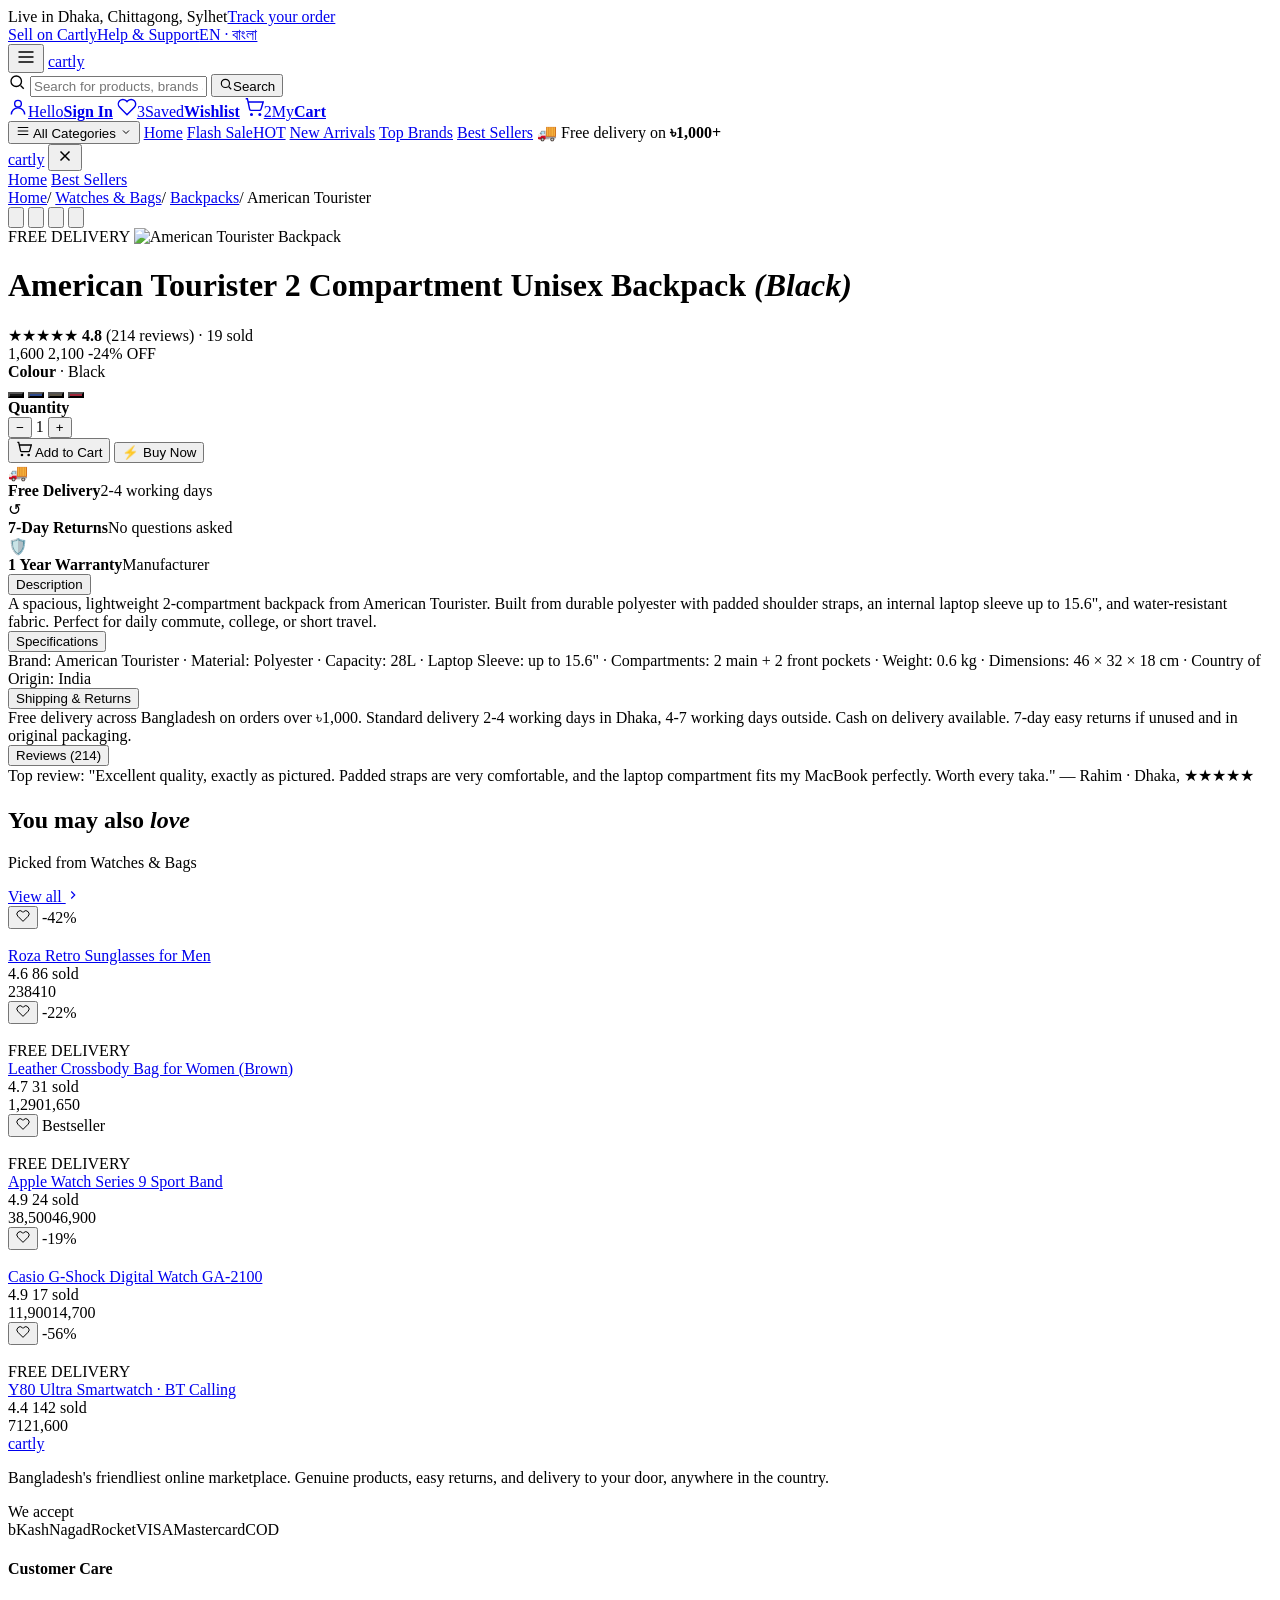
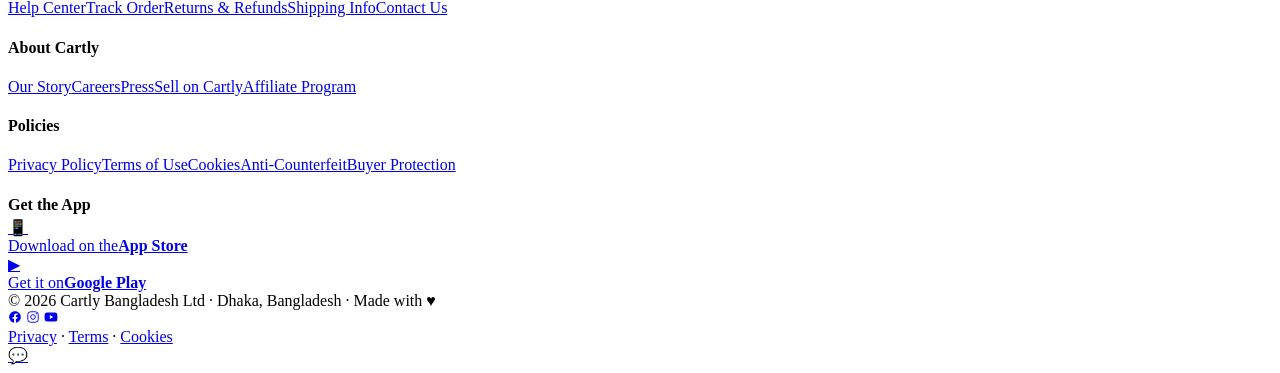
==== product.html @ 9f1da841 "Create product.html" ====
<!DOCTYPE html>
<html lang="en">
<head>
  <meta charset="UTF-8" />
  <meta name="viewport" content="width=device-width, initial-scale=1.0" />
  <title>American Tourister Backpack · Cartly</title>
  <link rel="preconnect" href="https://fonts.googleapis.com" />
  <link rel="preconnect" href="https://fonts.gstatic.com" crossorigin />
  <link rel="preconnect" href="https://i.postimg.cc" />
  <link rel="preconnect" href="https://images.unsplash.com" />
  <link href="https://fonts.googleapis.com/css2?family=Fraunces:ital,opsz,wght@0,9..144,400;0,9..144,500;0,9..144,600;1,9..144,400;1,9..144,500&family=Inter:wght@300;400;500;600;700;800&display=swap" rel="stylesheet" />
  <link rel="stylesheet" href="css/style.css" />
  <link rel="icon" type="image/svg+xml" href="data:image/svg+xml,%3Csvg xmlns='http://www.w3.org/2000/svg' viewBox='0 0 64 64'%3E%3Cdefs%3E%3ClinearGradient id='g' x1='0' y1='0' x2='1' y2='1'%3E%3Cstop offset='0%25' stop-color='%23ff3b6b'/%3E%3Cstop offset='100%25' stop-color='%23ff7a00'/%3E%3C/linearGradient%3E%3C/defs%3E%3Ctext x='32' y='44' font-family='serif' font-style='italic' font-weight='600' font-size='42' fill='url(%23g)' text-anchor='middle'%3Ec%3C/text%3E%3C/svg%3E" />
</head>
<body>

  <div class="topbar">
    <div class="topbar-inner">
      <div class="topbar-left"><span class="pulse"><span class="pulse-dot"></span> Live in Dhaka, Chittagong, Sylhet</span><a href="#">Track your order</a></div>
      <div class="topbar-right"><a href="#">Sell on Cartly</a><a href="#">Help &amp; Support</a><a href="#">EN · বাংলা</a></div>
    </div>
  </div>

  <header class="header">
    <div class="header-inner">
      <button class="menu-toggle" id="menuToggle" aria-label="Open menu"><svg width="20" height="20" viewBox="0 0 24 24" fill="none" stroke="currentColor" stroke-width="1.8"><path d="M3 6h18M3 12h18M3 18h18"/></svg></button>
      <a href="index.html" class="brand">cartly</a>
      <form class="search" onsubmit="event.preventDefault();">
        <svg class="search-icon" width="18" height="18" viewBox="0 0 24 24" fill="none" stroke="currentColor" stroke-width="1.8"><circle cx="11" cy="11" r="7"/><path d="m21 21-4.3-4.3"/></svg>
        <input class="search-input" type="text" placeholder="Search for products, brands and categories..." />
        <button class="search-btn" type="submit"><svg width="14" height="14" viewBox="0 0 24 24" fill="none" stroke="currentColor" stroke-width="2"><circle cx="11" cy="11" r="7"/><path d="m21 21-4.3-4.3"/></svg><span>Search</span></button>
      </form>
      <div class="header-actions">
        <a href="#" class="h-link"><span class="icon-wrap"><svg width="20" height="20" viewBox="0 0 24 24" fill="none" stroke="currentColor" stroke-width="1.7"><circle cx="12" cy="8" r="4"/><path d="M4 21a8 8 0 0 1 16 0"/></svg></span><span class="label">Hello<strong>Sign In</strong></span></a>
        <a href="#" class="h-link"><span class="icon-wrap"><svg width="20" height="20" viewBox="0 0 24 24" fill="none" stroke="currentColor" stroke-width="1.7"><path d="M20.8 4.6a5.5 5.5 0 0 0-7.8 0L12 5.7l-1-1.1a5.5 5.5 0 1 0-7.8 7.8l8.8 8.8 8.8-8.8a5.5 5.5 0 0 0 0-7.8z"/></svg><span class="badge">3</span></span><span class="label">Saved<strong>Wishlist</strong></span></a>
        <a href="#" class="h-link" id="cartBtn"><span class="icon-wrap"><svg width="20" height="20" viewBox="0 0 24 24" fill="none" stroke="currentColor" stroke-width="1.7"><circle cx="9" cy="21" r="1"/><circle cx="19" cy="21" r="1"/><path d="M2.05 2.05h2l2.66 12.42a2 2 0 0 0 2 1.58h9.78a2 2 0 0 0 2-1.58L23 6H5.12"/></svg><span class="badge" id="cartCount">2</span></span><span class="label">My<strong>Cart</strong></span></a>
      </div>
    </div>
  </header>

  <nav class="nav-strip">
    <div class="nav-inner">
      <button class="cat-btn">
        <svg width="14" height="14" viewBox="0 0 24 24" fill="none" stroke="currentColor" stroke-width="2"><path d="M3 6h18M3 12h18M3 18h18"/></svg> All Categories
        <svg width="12" height="12" viewBox="0 0 24 24" fill="none" stroke="currentColor" stroke-width="2"><path d="m6 9 6 6 6-6"/></svg>
      </button>
      <a href="index.html" class="nav-link">Home</a>
      <a href="index.html#flash" class="nav-link">Flash Sale<span class="hot">HOT</span></a>
      <a href="index.html#new" class="nav-link">New Arrivals</a>
      <a href="index.html#brands" class="nav-link">Top Brands</a>
      <a href="shop.html" class="nav-link">Best Sellers</a>
      <span class="nav-end">🚚 Free delivery on <strong>৳1,000+</strong></span>
    </div>
  </nav>

  <aside class="mobile-menu" id="mobileMenu">
    <div class="mm-head">
      <a href="index.html" class="brand">cartly</a>
      <button class="mm-close" id="mmClose" aria-label="Close"><svg width="18" height="18" viewBox="0 0 24 24" fill="none" stroke="currentColor" stroke-width="2"><path d="M18 6L6 18M6 6l12 12"/></svg></button>
    </div>
    <div class="mm-body">
      <a href="index.html">Home</a>
      <a href="shop.html">Best Sellers</a>
    </div>
  </aside>

  <div class="pdp-wrap">
    <div class="crumbs">
      <a href="index.html">Home</a><span class="sep">/</span>
      <a href="shop.html">Watches &amp; Bags</a><span class="sep">/</span>
      <a href="#">Backpacks</a><span class="sep">/</span>
      <span>American Tourister</span>
    </div>

    <div class="pdp">
      <div class="pdp-gallery" data-gallery>
        <div class="thumbs">
          <button class="active" data-thumb="https://i.postimg.cc/9Fm2z0qx/548ab76983ac4e7aac9a221150216087.avif"><img src="https://i.postimg.cc/9Fm2z0qx/548ab76983ac4e7aac9a221150216087.avif" alt="" /></button>
          <button data-thumb="https://images.unsplash.com/photo-1553062407-98eeb64c6a62?auto=format&fit=crop&w=800&q=80"><img src="https://images.unsplash.com/photo-1553062407-98eeb64c6a62?auto=format&fit=crop&w=200&q=80" alt="" /></button>
          <button data-thumb="https://images.unsplash.com/photo-1581605405669-fcdf81165afa?auto=format&fit=crop&w=800&q=80"><img src="https://images.unsplash.com/photo-1581605405669-fcdf81165afa?auto=format&fit=crop&w=200&q=80" alt="" /></button>
          <button data-thumb="https://images.unsplash.com/photo-1622560480605-d83c853bc5c3?auto=format&fit=crop&w=800&q=80"><img src="https://images.unsplash.com/photo-1622560480605-d83c853bc5c3?auto=format&fit=crop&w=200&q=80" alt="" /></button>
        </div>
        <div class="main-image">
          <span class="floating-tag">FREE DELIVERY</span>
          <img data-main src="https://i.postimg.cc/9Fm2z0qx/548ab76983ac4e7aac9a221150216087.avif" alt="American Tourister Backpack" />
        </div>
      </div>

      <div class="pdp-info">
        <h1>American Tourister 2 Compartment Unisex Backpack <em>(Black)</em></h1>
        <div class="pdp-meta">
          <span class="stars">★★★★★</span>
          <strong>4.8</strong>
          <span>(214 reviews)</span>
          <span class="sep">·</span>
          <span>19 sold</span>
        </div>

        <div class="pdp-pricebox">
          <span class="now">1,600</span>
          <span class="was">2,100</span>
          <span class="off">-24% OFF</span>
        </div>

        <div class="option-block">
          <div class="option-label"><strong>Colour</strong> · Black</div>
          <div class="colors">
            <button class="active" style="background:#1a1a1a" aria-label="Black"></button>
            <button style="background:#2d4a8c" aria-label="Navy"></button>
            <button style="background:#5a5346" aria-label="Olive"></button>
            <button style="background:#a0263a" aria-label="Wine"></button>
          </div>
        </div>

        <div class="option-block">
          <div class="option-label"><strong>Quantity</strong></div>
          <div class="qty-box">
            <button>−</button>
            <span class="val">1</span>
            <button>+</button>
          </div>
        </div>

        <div class="pdp-actions">
          <button class="btn-primary" id="addToCart">
            <svg width="16" height="16" viewBox="0 0 24 24" fill="none" stroke="currentColor" stroke-width="2"><circle cx="9" cy="21" r="1"/><circle cx="19" cy="21" r="1"/><path d="M2.05 2.05h2l2.66 12.42a2 2 0 0 0 2 1.58h9.78a2 2 0 0 0 2-1.58L23 6H5.12"/></svg>
            <span>Add to Cart</span>
          </button>
          <button class="btn-ghost">⚡ Buy Now</button>
        </div>

        <div class="usp-row">
          <div class="usp u1"><div class="ic">🚚</div><div class="meta"><strong>Free Delivery</strong><span>2-4 working days</span></div></div>
          <div class="usp u2"><div class="ic">↺</div><div class="meta"><strong>7-Day Returns</strong><span>No questions asked</span></div></div>
          <div class="usp u3"><div class="ic">🛡️</div><div class="meta"><strong>1 Year Warranty</strong><span>Manufacturer</span></div></div>
        </div>

        <div class="accordion">
          <div class="acc-item open">
            <button class="acc-head">Description<span></span></button>
            <div class="acc-body">A spacious, lightweight 2-compartment backpack from American Tourister. Built from durable polyester with padded shoulder straps, an internal laptop sleeve up to 15.6&quot;, and water-resistant fabric. Perfect for daily commute, college, or short travel.</div>
          </div>
          <div class="acc-item">
            <button class="acc-head">Specifications<span></span></button>
            <div class="acc-body">Brand: American Tourister · Material: Polyester · Capacity: 28L · Laptop Sleeve: up to 15.6&quot; · Compartments: 2 main + 2 front pockets · Weight: 0.6 kg · Dimensions: 46 × 32 × 18 cm · Country of Origin: India</div>
          </div>
          <div class="acc-item">
            <button class="acc-head">Shipping &amp; Returns<span></span></button>
            <div class="acc-body">Free delivery across Bangladesh on orders over ৳1,000. Standard delivery 2-4 working days in Dhaka, 4-7 working days outside. Cash on delivery available. 7-day easy returns if unused and in original packaging.</div>
          </div>
          <div class="acc-item">
            <button class="acc-head">Reviews (214)<span></span></button>
            <div class="acc-body">Top review: &quot;Excellent quality, exactly as pictured. Padded straps are very comfortable, and the laptop compartment fits my MacBook perfectly. Worth every taka.&quot; — Rahim · Dhaka, ★★★★★</div>
          </div>
        </div>
      </div>
    </div>

    <!-- Related -->
    <section class="block" style="margin-top: 22px;">
      <div class="section-head">
        <div>
          <h2>You may also <em>love</em></h2>
          <p class="head-meta">Picked from Watches &amp; Bags</p>
        </div>
        <a href="shop.html" class="view-all">View all
          <svg width="14" height="14" viewBox="0 0 24 24" fill="none" stroke="currentColor" stroke-width="2"><path d="m9 18 6-6-6-6"/></svg>
        </a>
      </div>

      <div class="grid-products">
        <article class="card">
          <div class="card-media t-pink">
            <button class="fav-btn"><svg width="14" height="14" viewBox="0 0 24 24" fill="none" stroke="currentColor" stroke-width="1.7"><path d="M20.8 4.6a5.5 5.5 0 0 0-7.8 0L12 5.7l-1-1.1a5.5 5.5 0 1 0-7.8 7.8l8.8 8.8 8.8-8.8a5.5 5.5 0 0 0 0-7.8z"/></svg></button>
            <span class="discount-badge">-42%</span>
            <div class="stage"><img src="https://i.postimg.cc/59pqdK5H/image-resize-(4).avif" alt="" /></div>
          </div>
          <div class="card-body">
            <a href="product.html" class="card-title">Roza Retro Sunglasses for Men</a>
            <div class="card-meta"><span class="rating-mini">4.6</span> 86 sold</div>
            <div class="card-price"><span class="price-now">238</span><span class="price-was">410</span></div>
          </div>
        </article>

        <article class="card">
          <div class="card-media t-coral">
            <button class="fav-btn"><svg width="14" height="14" viewBox="0 0 24 24" fill="none" stroke="currentColor" stroke-width="1.7"><path d="M20.8 4.6a5.5 5.5 0 0 0-7.8 0L12 5.7l-1-1.1a5.5 5.5 0 1 0-7.8 7.8l8.8 8.8 8.8-8.8a5.5 5.5 0 0 0 0-7.8z"/></svg></button>
            <span class="discount-badge">-22%</span>
            <div class="stage"><img src="https://images.unsplash.com/photo-1611186871348-b1ce696e52c9?auto=format&fit=crop&w=600&q=80" alt="" /></div>
            <span class="delivery-badge">FREE DELIVERY</span>
          </div>
          <div class="card-body">
            <a href="product.html" class="card-title">Leather Crossbody Bag for Women (Brown)</a>
            <div class="card-meta"><span class="rating-mini">4.7</span> 31 sold</div>
            <div class="card-price"><span class="price-now">1,290</span><span class="price-was">1,650</span></div>
          </div>
        </article>

        <article class="card">
          <div class="card-media t-yellow">
            <button class="fav-btn"><svg width="14" height="14" viewBox="0 0 24 24" fill="none" stroke="currentColor" stroke-width="1.7"><path d="M20.8 4.6a5.5 5.5 0 0 0-7.8 0L12 5.7l-1-1.1a5.5 5.5 0 1 0-7.8 7.8l8.8 8.8 8.8-8.8a5.5 5.5 0 0 0 0-7.8z"/></svg></button>
            <span class="bestseller-badge">Bestseller</span>
            <div class="stage"><img src="https://images.unsplash.com/photo-1546868871-7041f2a55e12?auto=format&fit=crop&w=600&q=80" alt="" /></div>
            <span class="delivery-badge">FREE DELIVERY</span>
          </div>
          <div class="card-body">
            <a href="product.html" class="card-title">Apple Watch Series 9 Sport Band</a>
            <div class="card-meta"><span class="rating-mini">4.9</span> 24 sold</div>
            <div class="card-price"><span class="price-now">38,500</span><span class="price-was">46,900</span></div>
          </div>
        </article>

        <article class="card">
          <div class="card-media t-mint">
            <button class="fav-btn"><svg width="14" height="14" viewBox="0 0 24 24" fill="none" stroke="currentColor" stroke-width="1.7"><path d="M20.8 4.6a5.5 5.5 0 0 0-7.8 0L12 5.7l-1-1.1a5.5 5.5 0 1 0-7.8 7.8l8.8 8.8 8.8-8.8a5.5 5.5 0 0 0 0-7.8z"/></svg></button>
            <span class="discount-badge">-19%</span>
            <div class="stage"><img src="https://images.unsplash.com/photo-1585386959984-a4155224a1ad?auto=format&fit=crop&w=600&q=80" alt="" /></div>
          </div>
          <div class="card-body">
            <a href="product.html" class="card-title">Casio G-Shock Digital Watch GA-2100</a>
            <div class="card-meta"><span class="rating-mini">4.9</span> 17 sold</div>
            <div class="card-price"><span class="price-now">11,900</span><span class="price-was">14,700</span></div>
          </div>
        </article>

        <article class="card">
          <div class="card-media t-mint">
            <button class="fav-btn"><svg width="14" height="14" viewBox="0 0 24 24" fill="none" stroke="currentColor" stroke-width="1.7"><path d="M20.8 4.6a5.5 5.5 0 0 0-7.8 0L12 5.7l-1-1.1a5.5 5.5 0 1 0-7.8 7.8l8.8 8.8 8.8-8.8a5.5 5.5 0 0 0 0-7.8z"/></svg></button>
            <span class="discount-badge">-56%</span>
            <div class="stage"><img src="https://images.unsplash.com/photo-1617043786394-f977fa12eddf?auto=format&fit=crop&w=600&q=80" alt="" /></div>
            <span class="delivery-badge">FREE DELIVERY</span>
          </div>
          <div class="card-body">
            <a href="product.html" class="card-title">Y80 Ultra Smartwatch · BT Calling</a>
            <div class="card-meta"><span class="rating-mini">4.4</span> 142 sold</div>
            <div class="card-price"><span class="price-now">712</span><span class="price-was">1,600</span></div>
          </div>
        </article>
      </div>
    </section>
  </div>

  <footer class="footer">
    <div class="foot-grid">
      <div class="foot-brand">
        <a href="index.html" class="brand">cartly</a>
        <p>Bangladesh's friendliest online marketplace. Genuine products, easy returns, and delivery to your door, anywhere in the country.</p>
        <div class="pay-label">We accept</div>
        <div class="pay"><span>bKash</span><span>Nagad</span><span>Rocket</span><span>VISA</span><span>Mastercard</span><span>COD</span></div>
      </div>
      <div class="col"><h4>Customer Care</h4><a href="#">Help Center</a><a href="#">Track Order</a><a href="#">Returns &amp; Refunds</a><a href="#">Shipping Info</a><a href="#">Contact Us</a></div>
      <div class="col"><h4>About Cartly</h4><a href="#">Our Story</a><a href="#">Careers</a><a href="#">Press</a><a href="#">Sell on Cartly</a><a href="#">Affiliate Program</a></div>
      <div class="col"><h4>Policies</h4><a href="#">Privacy Policy</a><a href="#">Terms of Use</a><a href="#">Cookies</a><a href="#">Anti-Counterfeit</a><a href="#">Buyer Protection</a></div>
      <div class="foot-app">
        <h4 style="margin-bottom: 4px;">Get the App</h4>
        <a href="#"><span class="em">📱</span><div>Download on the<strong>App Store</strong></div></a>
        <a href="#"><span class="em">▶</span><div>Get it on<strong>Google Play</strong></div></a>
      </div>
    </div>
    <div class="foot-bottom">
      <span>© 2026 Cartly Bangladesh Ltd · Dhaka, Bangladesh · Made with ♥</span>
      <div class="socials">
        <a href="#"><svg width="14" height="14" viewBox="0 0 24 24" fill="currentColor"><path d="M22 12c0-5.5-4.5-10-10-10S2 6.5 2 12c0 5 3.7 9.1 8.4 9.9V14.9H7.9V12h2.5V9.8c0-2.5 1.5-3.9 3.8-3.9 1.1 0 2.2.2 2.2.2v2.5h-1.3c-1.2 0-1.6.8-1.6 1.6V12h2.8l-.4 2.9h-2.3v6.9C18.3 21.1 22 17 22 12z"/></svg></a>
        <a href="#"><svg width="14" height="14" viewBox="0 0 24 24" fill="none" stroke="currentColor" stroke-width="1.6"><rect x="3" y="3" width="18" height="18" rx="5"/><circle cx="12" cy="12" r="4"/><circle cx="17.5" cy="6.5" r="0.5" fill="currentColor"/></svg></a>
        <a href="#"><svg width="14" height="14" viewBox="0 0 24 24" fill="currentColor"><path d="M23 12s0-3.6-.5-5.3c-.2-.9-.9-1.6-1.8-1.9C19 4.4 12 4.4 12 4.4s-7 0-8.7.4c-.9.3-1.6 1-1.9 1.9C1 8.4 1 12 1 12s0 3.6.5 5.3c.2.9 1 1.6 1.9 1.9 1.7.5 8.6.5 8.6.5s7 0 8.7-.4c.9-.3 1.6-1 1.9-1.9.4-1.7.4-5.4.4-5.4zm-13 3.4V8.6l5.8 3.4L10 15.4z"/></svg></a>
      </div>
      <span><a href="#">Privacy</a> · <a href="#">Terms</a> · <a href="#">Cookies</a></span>
    </div>
  </footer>

  <a href="#" class="chat-fab" aria-label="Chat">💬</a>

  <script src="js/main.js"></script>
  <script>
    // qty buttons
    document.querySelectorAll('.qty-box').forEach((q) => {
      const val = q.querySelector('.val');
      const [m, p] = q.querySelectorAll('button');
      m.addEventListener('click', () => { val.textContent = Math.max(1, parseInt(val.textContent,10) - 1); });
      p.addEventListener('click', () => { val.textContent = parseInt(val.textContent,10) + 1; });
    });
  </script>
</body>
</html>
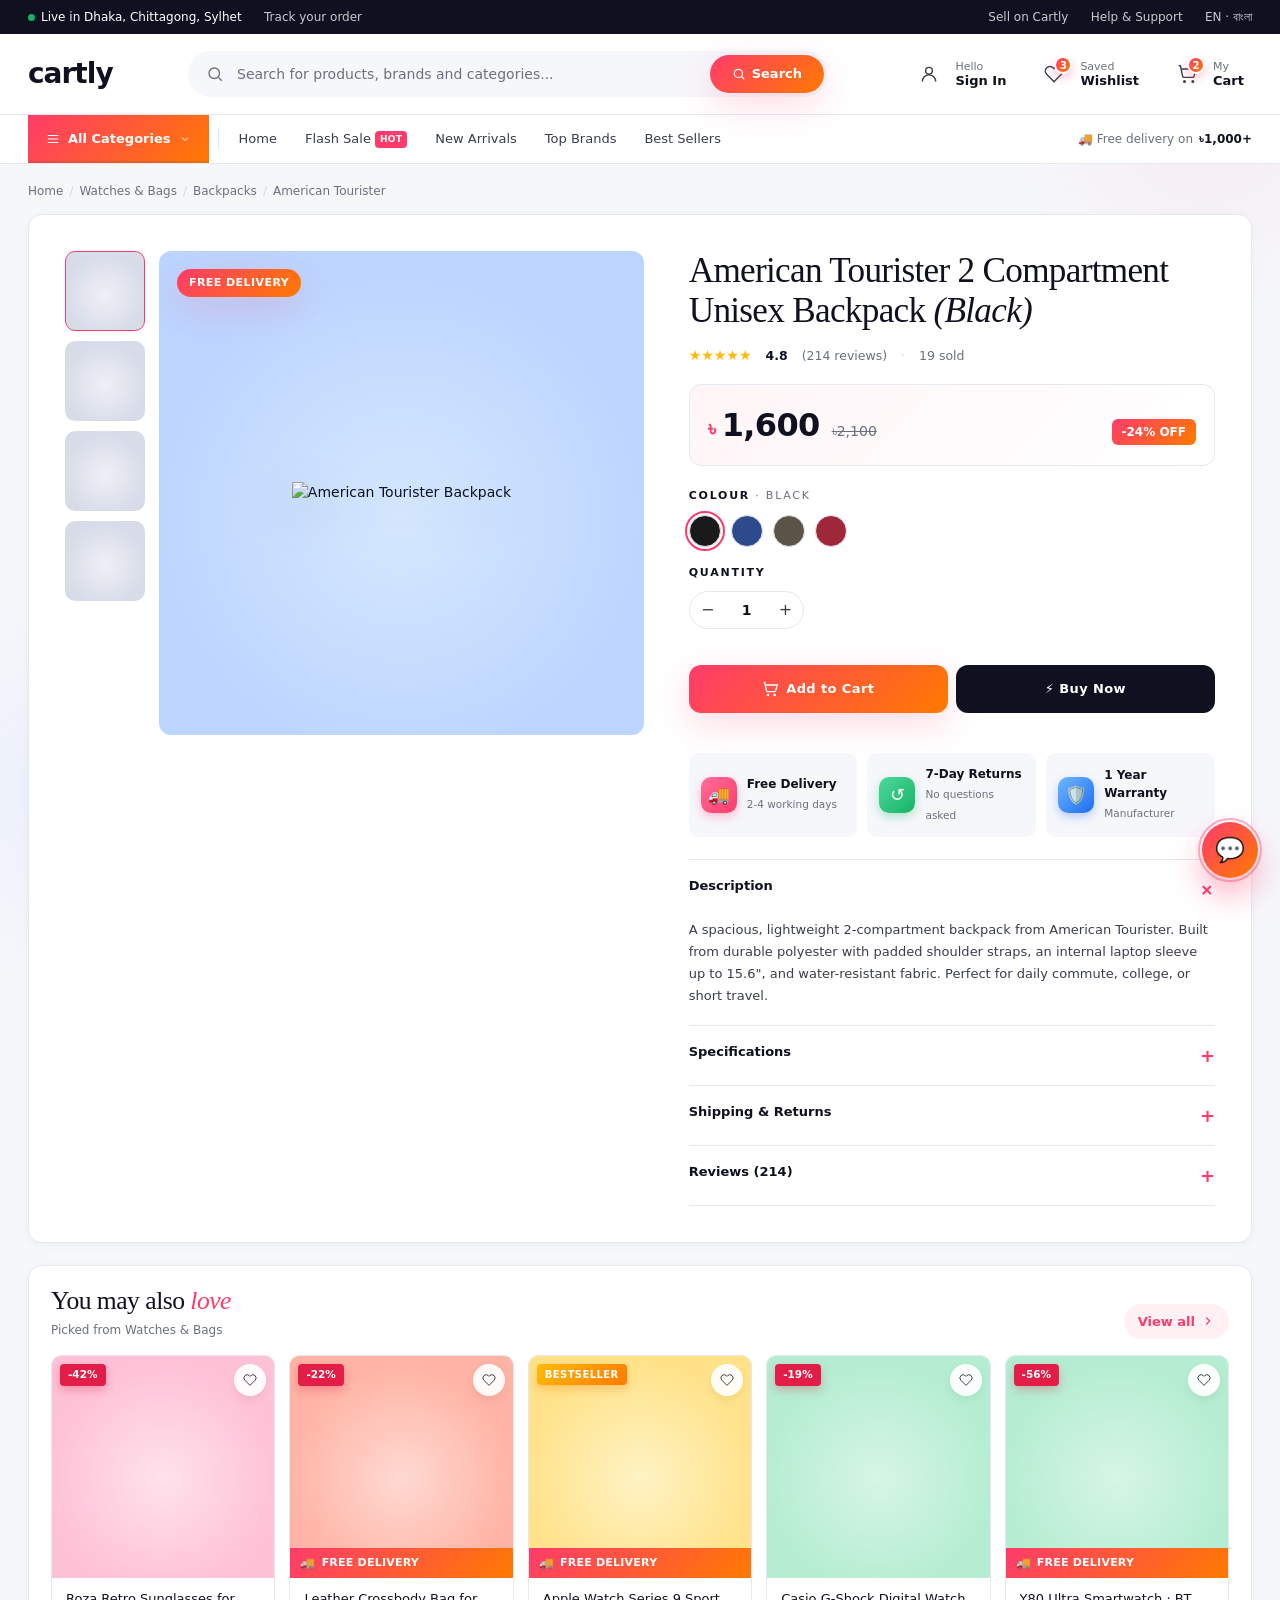
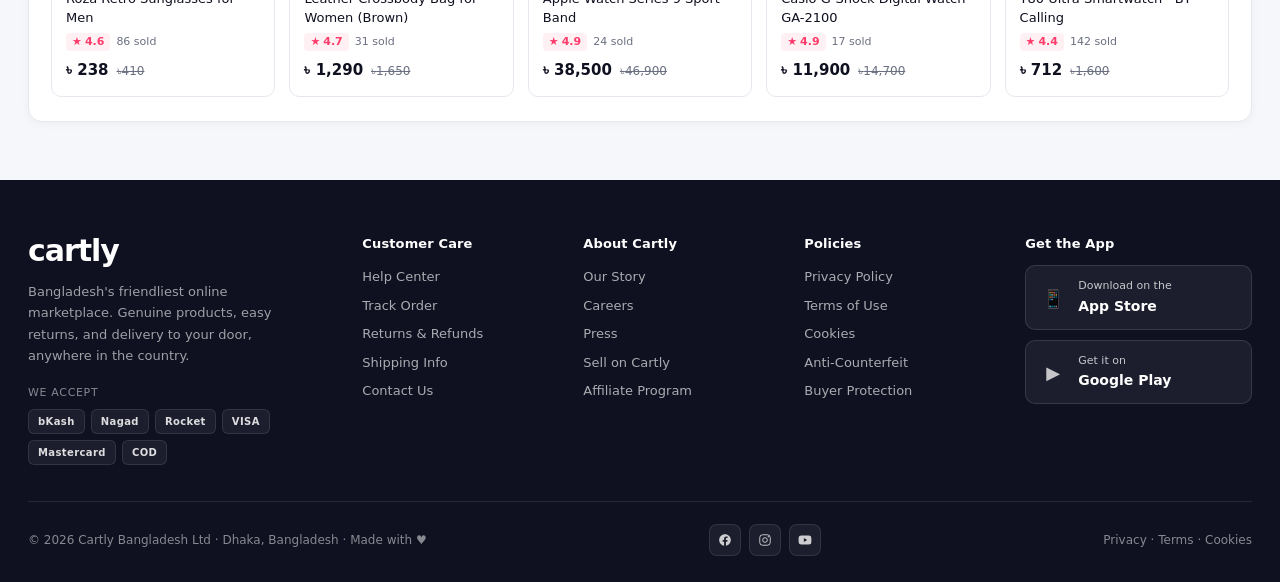
==== commit daf3a0b5: "Update product.html" ====
--- a/product.html
+++ b/product.html
@@ -9,7 +9,7 @@
   <link rel="preconnect" href="https://i.postimg.cc" />
   <link rel="preconnect" href="https://images.unsplash.com" />
   <link href="https://fonts.googleapis.com/css2?family=Fraunces:ital,opsz,wght@0,9..144,400;0,9..144,500;0,9..144,600;1,9..144,400;1,9..144,500&family=Inter:wght@300;400;500;600;700;800&display=swap" rel="stylesheet" />
-  <link rel="stylesheet" href="css/style.css" />
+  <link rel="stylesheet" href="style.css" />
   <link rel="icon" type="image/svg+xml" href="data:image/svg+xml,%3Csvg xmlns='http://www.w3.org/2000/svg' viewBox='0 0 64 64'%3E%3Cdefs%3E%3ClinearGradient id='g' x1='0' y1='0' x2='1' y2='1'%3E%3Cstop offset='0%25' stop-color='%23ff3b6b'/%3E%3Cstop offset='100%25' stop-color='%23ff7a00'/%3E%3C/linearGradient%3E%3C/defs%3E%3Ctext x='32' y='44' font-family='serif' font-style='italic' font-weight='600' font-size='42' fill='url(%23g)' text-anchor='middle'%3Ec%3C/text%3E%3C/svg%3E" />
 </head>
 <body>
@@ -270,7 +270,7 @@
 
   <a href="#" class="chat-fab" aria-label="Chat">💬</a>
 
-  <script src="js/main.js"></script>
+  <script src="main.js"></script>
   <script>
     // qty buttons
     document.querySelectorAll('.qty-box').forEach((q) => {
--- a/style.css
+++ b/style.css
@@ -0,0 +1,1828 @@
+/* ==========================================================
+   CARTLY — Marketplace · Attractive edition
+========================================================== */
+*, *::before, *::after { box-sizing: border-box; margin: 0; padding: 0; }
+
+:root {
+  --bg: #ffffff;
+  --bg-soft: #f6f7fb;
+  --bg-dim: #eef0f6;
+  --ink: #0f1020;
+  --ink-2: #3a3d4d;
+  --muted: #6b7080;
+  --line: #e6e8f0;
+  --line-2: #d5d8e2;
+
+  /* Brand */
+  --brand: #ff3b6b;
+  --brand-2: #ff7a00;
+  --brand-soft: #fff0f4;
+  --brand-grad: linear-gradient(135deg, #ff3b6b 0%, #ff7a00 100%);
+  --night: #0a1230;
+  --night-2: #18205a;
+  --night-grad: linear-gradient(120deg, #0a1230 0%, #18205a 50%, #1f6cf3 100%);
+  --good: #16b364;
+  --warn: #ffba08;
+  --discount: #e11d48;
+
+  /* Tinted product backgrounds */
+  --tint-blue: radial-gradient(circle at 50% 55%, #d6e8ff 0%, #bcd5ff 70%);
+  --tint-pink: radial-gradient(circle at 50% 55%, #ffe1ec 0%, #ffc1d6 70%);
+  --tint-yellow: radial-gradient(circle at 50% 55%, #fff3c4 0%, #ffe28a 70%);
+  --tint-mint: radial-gradient(circle at 50% 55%, #d6f5e6 0%, #b5edd2 70%);
+  --tint-purple: radial-gradient(circle at 50% 55%, #ece1ff 0%, #d6c0ff 70%);
+  --tint-peach: radial-gradient(circle at 50% 55%, #ffe2cf 0%, #ffc7a4 70%);
+  --tint-grey: radial-gradient(circle at 50% 55%, #eef0f6 0%, #d8dce9 70%);
+  --tint-coral: radial-gradient(circle at 50% 55%, #ffd9d2 0%, #ffb3a4 70%);
+
+  /* Designed icon gradients */
+  --g-rose: linear-gradient(135deg, #ff6e9c 0%, #ff3b6b 100%);
+  --g-coral: linear-gradient(135deg, #ffb56b 0%, #ff7a00 100%);
+  --g-mint: linear-gradient(135deg, #4ed99e 0%, #16b364 100%);
+  --g-sky: linear-gradient(135deg, #6db8ff 0%, #1f6cf3 100%);
+  --g-violet: linear-gradient(135deg, #a78bfa 0%, #6d28d9 100%);
+  --g-lemon: linear-gradient(135deg, #ffd75e 0%, #ffa600 100%);
+  --g-night: linear-gradient(135deg, #2d3a8c 0%, #0a1230 100%);
+
+  --sans: 'Inter', system-ui, -apple-system, sans-serif;
+  --display: 'Fraunces', 'Inter', serif;
+  --container: 1280px;
+  --gutter: clamp(14px, 2.6vw, 28px);
+  --radius: 14px;
+  --radius-sm: 10px;
+  --radius-lg: 18px;
+  --shadow-sm: 0 2px 8px rgba(15,16,32,0.04);
+  --shadow: 0 4px 20px rgba(15,16,32,0.06);
+  --shadow-lg: 0 18px 50px rgba(15,16,32,0.10);
+  --shadow-glow: 0 12px 36px rgba(255,59,107,0.18);
+  --ease: cubic-bezier(0.4, 0, 0.2, 1);
+  --ease-out: cubic-bezier(0.2, 0.8, 0.2, 1);
+}
+
+html { scroll-behavior: smooth; }
+body {
+  font-family: var(--sans);
+  font-size: 14px;
+  line-height: 1.5;
+  color: var(--ink);
+  background: var(--bg-soft);
+  -webkit-font-smoothing: antialiased;
+  -moz-osx-font-smoothing: grayscale;
+  text-rendering: optimizeLegibility;
+  overflow-x: hidden;
+}
+
+/* Subtle background ornament for visual richness */
+body::before {
+  content: '';
+  position: fixed;
+  top: -10%;
+  right: -10%;
+  width: 400px;
+  height: 400px;
+  border-radius: 50%;
+  background: radial-gradient(circle, rgba(255,59,107,0.06) 0%, transparent 70%);
+  pointer-events: none;
+  z-index: 0;
+}
+body::after {
+  content: '';
+  position: fixed;
+  bottom: -10%;
+  left: -10%;
+  width: 400px;
+  height: 400px;
+  border-radius: 50%;
+  background: radial-gradient(circle, rgba(31,108,243,0.05) 0%, transparent 70%);
+  pointer-events: none;
+  z-index: 0;
+}
+
+img { display: block; max-width: 100%; height: auto; }
+a { color: inherit; text-decoration: none; }
+button { font: inherit; cursor: pointer; border: 0; background: none; color: inherit; }
+::selection { background: var(--brand); color: #fff; }
+
+h1, h2, h3, h4 { font-weight: 700; letter-spacing: -0.015em; line-height: 1.2; color: var(--ink); }
+h2 { font-size: clamp(1.25rem, 2.2vw, 1.55rem); }
+h3 { font-size: 14px; font-weight: 500; line-height: 1.4; }
+
+/* ==========================================================
+   Top bar
+========================================================== */
+.topbar {
+  background: var(--ink);
+  color: #fff;
+  font-size: 12px;
+  position: relative;
+  z-index: 2;
+}
+.topbar-inner {
+  max-width: var(--container);
+  margin: 0 auto;
+  padding: 8px var(--gutter);
+  display: flex;
+  justify-content: space-between;
+  align-items: center;
+  gap: 1rem;
+}
+.topbar-left, .topbar-right { display: flex; gap: 1.4rem; align-items: center; }
+.topbar a { color: rgba(255,255,255,0.78); transition: color 0.2s; }
+.topbar a:hover { color: #fff; }
+.topbar .pulse { display: inline-flex; align-items: center; gap: 6px; color: #fff; }
+.pulse-dot {
+  width: 7px; height: 7px;
+  border-radius: 50%;
+  background: var(--good);
+  box-shadow: 0 0 0 0 rgba(22,179,100,0.7);
+  animation: pulse 1.6s infinite;
+}
+@keyframes pulse { to { box-shadow: 0 0 0 8px rgba(22,179,100,0); } }
+
+/* ==========================================================
+   Header (no logo box — wordmark only)
+========================================================== */
+.header {
+  background: var(--bg);
+  position: sticky;
+  top: 0;
+  z-index: 50;
+  border-bottom: 1px solid var(--line);
+  transition: box-shadow 0.3s;
+}
+.header.scrolled { box-shadow: 0 4px 24px rgba(15,16,32,0.06); }
+
+.header-inner {
+  max-width: var(--container);
+  margin: 0 auto;
+  padding: 16px var(--gutter);
+  display: grid;
+  grid-template-columns: auto 1fr auto;
+  align-items: center;
+  gap: clamp(14px, 2.6vw, 32px);
+  position: relative;
+}
+
+/* Wordmark — clean, no decoration */
+.brand {
+  display: inline-block;
+  font-family: var(--sans);
+  font-weight: 800;
+  font-size: 28px;
+  letter-spacing: -0.035em;
+  line-height: 1;
+  color: var(--ink);
+  white-space: nowrap;
+}
+
+/* Search */
+.search { position: relative; max-width: 640px; margin: 0 auto; width: 100%; }
+.search-input {
+  width: 100%;
+  height: 46px;
+  border-radius: 999px;
+  background: var(--bg-soft);
+  border: 1.5px solid transparent;
+  padding: 0 120px 0 48px;
+  font: inherit;
+  font-size: 14px;
+  color: var(--ink);
+  transition: border-color 0.25s, background 0.25s, box-shadow 0.25s;
+}
+.search-input::placeholder { color: var(--muted); }
+.search-input:focus {
+  outline: 0;
+  background: #fff;
+  border-color: var(--brand);
+  box-shadow: 0 0 0 4px rgba(255,59,107,0.10);
+}
+.search svg.search-icon {
+  position: absolute;
+  left: 18px;
+  top: 50%;
+  transform: translateY(-50%);
+  color: var(--muted);
+  pointer-events: none;
+}
+.search-btn {
+  position: absolute;
+  right: 4px;
+  top: 4px;
+  bottom: 4px;
+  padding: 0 22px;
+  background: var(--brand-grad);
+  color: #fff;
+  border-radius: 999px;
+  font-weight: 600;
+  font-size: 13px;
+  display: flex;
+  align-items: center;
+  gap: 6px;
+  box-shadow: var(--shadow-glow);
+  transition: transform 0.2s, box-shadow 0.2s;
+}
+.search-btn:hover { transform: translateY(-1px); box-shadow: 0 16px 30px rgba(255,59,107,0.32); }
+
+/* Header right */
+.header-actions { display: flex; align-items: center; gap: 14px; }
+.h-link {
+  display: flex;
+  align-items: center;
+  gap: 8px;
+  padding: 6px 8px;
+  border-radius: var(--radius-sm);
+  transition: background 0.2s, color 0.2s;
+  color: var(--ink-2);
+}
+.h-link:hover { background: var(--bg-soft); color: var(--ink); }
+.h-link .icon-wrap { position: relative; display: grid; place-items: center; width: 36px; height: 36px; }
+.h-link .badge {
+  position: absolute;
+  top: 0; right: 0;
+  background: var(--brand-grad);
+  color: #fff;
+  font-size: 10px;
+  font-weight: 700;
+  width: 18px; height: 18px;
+  border-radius: 50%;
+  display: grid;
+  place-items: center;
+  border: 2px solid #fff;
+  box-shadow: 0 4px 8px rgba(255,59,107,0.3);
+}
+.h-link .label { display: flex; flex-direction: column; font-size: 11px; color: var(--muted); line-height: 1.2; }
+.h-link .label strong { color: var(--ink); font-size: 13px; font-weight: 600; }
+
+.menu-toggle {
+  display: none;
+  width: 40px; height: 40px;
+  border-radius: 10px;
+  background: var(--bg-soft);
+  align-items: center;
+  justify-content: center;
+}
+
+/* ==========================================================
+   Nav strip
+========================================================== */
+.nav-strip {
+  background: var(--bg);
+  border-bottom: 1px solid var(--line);
+  position: sticky;
+  top: 79px;
+  z-index: 40;
+}
+.nav-inner {
+  max-width: var(--container);
+  margin: 0 auto;
+  padding: 0 var(--gutter);
+  display: flex;
+  align-items: center;
+  gap: 4px;
+  overflow-x: auto;
+  scrollbar-width: none;
+}
+.nav-inner::-webkit-scrollbar { display: none; }
+
+.cat-btn {
+  display: flex;
+  align-items: center;
+  gap: 8px;
+  padding: 14px 18px;
+  font-size: 13px;
+  font-weight: 600;
+  background: var(--brand-grad);
+  color: #fff;
+  white-space: nowrap;
+  margin-right: 14px;
+  position: relative;
+  box-shadow: inset 0 -2px 0 rgba(0,0,0,0.08);
+}
+.cat-btn::after {
+  content: '';
+  position: absolute;
+  right: -10px;
+  top: 50%;
+  transform: translateY(-50%);
+  width: 1px;
+  height: 20px;
+  background: var(--line);
+}
+.nav-link {
+  padding: 14px 12px;
+  font-size: 13px;
+  font-weight: 500;
+  color: var(--ink-2);
+  white-space: nowrap;
+  position: relative;
+  transition: color 0.2s;
+}
+.nav-link:hover { color: var(--brand); }
+.nav-link.active { color: var(--brand); }
+.nav-link.active::after {
+  content: '';
+  position: absolute;
+  left: 12px; right: 12px; bottom: 0;
+  height: 2px;
+  background: var(--brand-grad);
+  border-radius: 2px 2px 0 0;
+}
+.nav-link .hot {
+  display: inline-block;
+  background: var(--brand);
+  color: #fff;
+  font-size: 9px;
+  font-weight: 700;
+  padding: 2px 5px;
+  border-radius: 4px;
+  margin-left: 4px;
+  vertical-align: middle;
+  letter-spacing: 0.04em;
+}
+
+.nav-end {
+  margin-left: auto;
+  display: flex;
+  align-items: center;
+  gap: 6px;
+  font-size: 12px;
+  color: var(--muted);
+  white-space: nowrap;
+}
+.nav-end strong { color: var(--ink); font-weight: 600; }
+
+/* ==========================================================
+   Mobile menu
+========================================================== */
+.mobile-menu {
+  position: fixed;
+  inset: 0;
+  background: #fff;
+  z-index: 100;
+  transform: translateX(-100%);
+  transition: transform 0.4s var(--ease);
+  display: flex;
+  flex-direction: column;
+}
+.mobile-menu.open { transform: translateX(0); }
+.mm-head {
+  display: flex;
+  justify-content: space-between;
+  align-items: center;
+  padding: 16px var(--gutter);
+  border-bottom: 1px solid var(--line);
+}
+.mm-close {
+  width: 40px; height: 40px;
+  border-radius: 10px;
+  display: grid; place-items: center;
+  background: var(--bg-soft);
+}
+.mm-body { flex: 1; padding: 16px var(--gutter); overflow-y: auto; }
+.mm-body a {
+  display: block;
+  padding: 14px 0;
+  border-bottom: 1px solid var(--line);
+  font-size: 15px;
+  font-weight: 500;
+  color: var(--ink);
+}
+
+/* ==========================================================
+   Layout
+========================================================== */
+.layout {
+  max-width: var(--container);
+  margin: 0 auto;
+  padding: 18px var(--gutter);
+  display: grid;
+  grid-template-columns: 230px 1fr;
+  gap: 20px;
+  align-items: start;
+  position: relative;
+  z-index: 1;
+}
+
+/* ==========================================================
+   Sidebar (with image thumbs!)
+========================================================== */
+.sidebar {
+  background: #fff;
+  border-radius: var(--radius);
+  border: 1px solid var(--line);
+  overflow: hidden;
+  position: sticky;
+  top: 138px;
+  box-shadow: var(--shadow-sm);
+}
+.side-head {
+  padding: 16px 18px;
+  font-size: 13px;
+  font-weight: 700;
+  border-bottom: 1px solid var(--line);
+  display: flex;
+  justify-content: space-between;
+  align-items: center;
+  background: linear-gradient(180deg, #fff 0%, #fafbff 100%);
+}
+.side-head svg { color: var(--brand); }
+.side-list { padding: 6px 0; }
+.side-item {
+  display: flex;
+  align-items: center;
+  gap: 12px;
+  padding: 9px 18px;
+  font-size: 13px;
+  color: var(--ink-2);
+  transition: background 0.15s, color 0.15s, padding 0.2s;
+  border-left: 3px solid transparent;
+}
+.side-item:hover {
+  background: var(--brand-soft);
+  color: var(--brand);
+  border-left-color: var(--brand);
+  padding-left: 20px;
+}
+.side-item .ico {
+  width: 32px; height: 32px;
+  border-radius: 50%;
+  overflow: hidden;
+  background: var(--bg-soft);
+  flex-shrink: 0;
+  border: 1.5px solid var(--line);
+  transition: border-color 0.2s, transform 0.3s var(--ease-out);
+}
+.side-item:hover .ico { border-color: var(--brand); transform: scale(1.05); }
+.side-item .ico img { width: 100%; height: 100%; object-fit: cover; }
+.side-item .arrow {
+  margin-left: auto;
+  color: var(--muted);
+  opacity: 0;
+  transition: opacity 0.2s, transform 0.2s;
+}
+.side-item:hover .arrow { opacity: 1; transform: translateX(2px); color: var(--brand); }
+
+/* App download card */
+.app-card {
+  margin-top: 16px;
+  border-radius: var(--radius);
+  overflow: hidden;
+  display: block;
+  background: #fff;
+  border: 1px solid var(--line);
+  transition: transform 0.4s var(--ease-out), box-shadow 0.4s;
+  box-shadow: var(--shadow-sm);
+}
+.app-card:hover { transform: translateY(-3px); box-shadow: var(--shadow-lg); }
+.app-card img { width: 100%; display: block; }
+
+/* ==========================================================
+   Main column
+========================================================== */
+.main { min-width: 0; position: relative; z-index: 1; }
+
+/* Hero slider */
+.hero {
+  border-radius: var(--radius);
+  overflow: hidden;
+  position: relative;
+  aspect-ratio: 1024 / 380;
+  box-shadow: 0 18px 40px rgba(15,16,32,0.10);
+}
+.hero-track { display: flex; width: 100%; height: 100%; transition: transform 0.7s var(--ease); }
+.hero-slide { flex: 0 0 100%; position: relative; }
+.hero-slide img { width: 100%; height: 100%; object-fit: cover; display: block; }
+.hero-dots {
+  position: absolute;
+  left: 0; right: 0; bottom: 14px;
+  display: flex;
+  justify-content: center;
+  gap: 6px;
+  z-index: 2;
+}
+.hero-dots button {
+  width: 22px; height: 4px;
+  border-radius: 4px;
+  background: rgba(255,255,255,0.55);
+  transition: background 0.3s, width 0.3s;
+}
+.hero-dots button.active { background: #fff; width: 36px; }
+.hero-arrow {
+  position: absolute;
+  top: 50%;
+  transform: translateY(-50%);
+  width: 42px; height: 42px;
+  background: rgba(255,255,255,0.85);
+  backdrop-filter: blur(8px);
+  border-radius: 50%;
+  display: grid;
+  place-items: center;
+  z-index: 2;
+  transition: background 0.2s, transform 0.3s;
+  opacity: 0;
+  box-shadow: 0 6px 16px rgba(0,0,0,0.12);
+}
+.hero:hover .hero-arrow { opacity: 1; }
+.hero-arrow:hover { background: #fff; transform: translateY(-50%) scale(1.06); }
+.hero-arrow.prev { left: 14px; }
+.hero-arrow.next { right: 14px; }
+
+/* ==========================================================
+   Feature row — designed gradient bubbles (no SVG icons)
+========================================================== */
+.feature-row {
+  margin-top: 16px;
+  display: grid;
+  grid-template-columns: repeat(4, 1fr);
+  gap: 14px;
+}
+.feature {
+  background: #fff;
+  border-radius: var(--radius);
+  padding: 16px;
+  display: flex;
+  align-items: center;
+  gap: 14px;
+  border: 1px solid var(--line);
+  position: relative;
+  overflow: hidden;
+  transition: transform 0.3s var(--ease-out), box-shadow 0.3s, border-color 0.3s;
+}
+.feature::after {
+  content: '';
+  position: absolute;
+  right: -30px; bottom: -30px;
+  width: 80px; height: 80px;
+  border-radius: 50%;
+  background: var(--accent, var(--g-rose));
+  opacity: 0.05;
+  transition: opacity 0.3s, transform 0.4s;
+}
+.feature:hover {
+  transform: translateY(-3px);
+  border-color: transparent;
+  box-shadow: 0 14px 32px rgba(15,16,32,0.08);
+}
+.feature:hover::after { opacity: 0.12; transform: scale(1.4); }
+
+.feat-icon {
+  width: 56px;
+  height: 56px;
+  flex-shrink: 0;
+  display: grid;
+  place-items: center;
+  background: var(--bg-soft);
+  border-radius: 16px;
+  padding: 8px;
+  position: relative;
+  transition: transform 0.4s var(--ease-out), background 0.3s;
+}
+.feat-icon img {
+  width: 100%;
+  height: 100%;
+  object-fit: contain;
+  transition: transform 0.4s var(--ease-out);
+}
+.feature:hover .feat-icon { background: #fff; }
+.feature:hover .feat-icon img { transform: scale(1.08); }
+
+.feature .meta { min-width: 0; position: relative; z-index: 1; }
+.feature strong { display: block; font-size: 13.5px; font-weight: 600; margin-bottom: 2px; color: var(--ink); }
+.feature span { font-size: 11.5px; color: var(--muted); }
+
+/* ==========================================================
+   Sections
+========================================================== */
+.section { margin-top: 30px; }
+.section-head {
+  display: flex;
+  align-items: end;
+  justify-content: space-between;
+  margin-bottom: 18px;
+  gap: 1rem;
+}
+.section-head h2 {
+  font-size: clamp(1.2rem, 2.4vw, 1.6rem);
+  font-family: var(--display);
+  font-weight: 500;
+  letter-spacing: -0.02em;
+}
+.section-head h2 em { font-style: italic; color: var(--brand); font-weight: 400; }
+.section-head .head-meta { font-size: 12px; color: var(--muted); margin-top: 4px; }
+.section-head .view-all {
+  display: inline-flex;
+  align-items: center;
+  gap: 6px;
+  font-size: 13px;
+  font-weight: 600;
+  color: var(--brand);
+  padding: 8px 14px;
+  background: var(--brand-soft);
+  border-radius: 999px;
+  transition: all 0.25s;
+}
+.section-head .view-all:hover { background: var(--brand); color: #fff; gap: 10px; }
+
+/* ==========================================================
+   Categories grid (round photos)
+========================================================== */
+.cats {
+  background: #fff;
+  border-radius: var(--radius);
+  padding: 26px clamp(14px, 2vw, 24px);
+  border: 1px solid var(--line);
+  display: grid;
+  grid-template-columns: repeat(7, 1fr);
+  gap: 18px 8px;
+  box-shadow: var(--shadow-sm);
+}
+.cat {
+  display: flex;
+  flex-direction: column;
+  align-items: center;
+  text-align: center;
+  gap: 12px;
+  padding: 8px 4px;
+  border-radius: 14px;
+  transition: background 0.25s;
+}
+.cat:hover { background: var(--brand-soft); }
+.cat-circle {
+  width: clamp(70px, 9vw, 110px);
+  aspect-ratio: 1;
+  border-radius: 50%;
+  overflow: hidden;
+  background: var(--bg-dim);
+  position: relative;
+  transition: transform 0.4s var(--ease-out);
+  box-shadow: 0 8px 22px rgba(15,16,32,0.08);
+  border: 2px solid #fff;
+}
+.cat:hover .cat-circle { transform: translateY(-5px) scale(1.04); box-shadow: 0 14px 28px rgba(15,16,32,0.14); }
+.cat-circle img { width: 100%; height: 100%; object-fit: cover; }
+.cat-name { font-size: 12.5px; font-weight: 500; color: var(--ink); line-height: 1.3; }
+.cat:hover .cat-name { color: var(--brand); }
+
+/* ==========================================================
+   Flash sale
+========================================================== */
+.flash {
+  margin-top: 30px;
+  background: var(--night-grad);
+  border-radius: var(--radius);
+  padding: 20px clamp(14px, 2vw, 22px) 24px;
+  position: relative;
+  overflow: hidden;
+  color: #fff;
+  box-shadow: 0 18px 40px rgba(10,18,48,0.18);
+}
+.flash::before {
+  content: '';
+  position: absolute;
+  inset: 0;
+  background:
+    radial-gradient(circle at 95% 20%, rgba(255,255,255,0.12), transparent 40%),
+    radial-gradient(circle at 5% 90%, rgba(255,122,0,0.20), transparent 40%),
+    radial-gradient(circle at 60% 0%, rgba(255,59,107,0.14), transparent 50%);
+  pointer-events: none;
+}
+.flash-head {
+  display: flex;
+  justify-content: space-between;
+  align-items: center;
+  gap: 1rem;
+  flex-wrap: wrap;
+  margin-bottom: 18px;
+  position: relative;
+  z-index: 1;
+}
+.flash-title {
+  display: flex;
+  align-items: center;
+  gap: 12px;
+  font-size: clamp(1.5rem, 3vw, 2rem);
+  font-weight: 800;
+  letter-spacing: -0.01em;
+  font-style: italic;
+}
+.flash-title .bolt {
+  display: inline-grid;
+  place-items: center;
+  width: 46px; height: 46px;
+  border-radius: 10px;
+  transform: rotate(-4deg);
+  animation: shake 3s infinite;
+  padding: 4px;
+}
+.flash-title .bolt img {
+  width: 100%; height: 100%;
+  object-fit: contain;
+  filter: drop-shadow(0 6px 14px rgba(255,186,8,0.45));
+}
+@keyframes shake {
+  0%, 90%, 100% { transform: rotate(-4deg); }
+  93% { transform: rotate(6deg); }
+  96% { transform: rotate(-8deg); }
+}
+
+.timer { display: flex; align-items: center; gap: 6px; font-weight: 700; font-size: 16px; color: #fff; }
+.timer .digit {
+  background: rgba(255,255,255,0.14);
+  border: 1px solid rgba(255,255,255,0.20);
+  padding: 8px 12px;
+  border-radius: 8px;
+  min-width: 42px;
+  text-align: center;
+  font-variant-numeric: tabular-nums;
+  backdrop-filter: blur(4px);
+}
+.timer .colon { color: rgba(255,255,255,0.6); }
+
+.flash-shop {
+  display: inline-flex;
+  align-items: center;
+  gap: 8px;
+  background: #fff;
+  color: var(--ink);
+  padding: 10px 20px;
+  border-radius: 999px;
+  font-weight: 600;
+  font-size: 13px;
+  transition: transform 0.25s;
+  box-shadow: 0 8px 20px rgba(0,0,0,0.18);
+}
+.flash-shop:hover { transform: translateX(4px); }
+
+.flash-track {
+  display: flex;
+  gap: 12px;
+  overflow-x: auto;
+  scroll-snap-type: x mandatory;
+  scrollbar-width: none;
+  padding-bottom: 4px;
+  position: relative;
+  z-index: 1;
+}
+.flash-track::-webkit-scrollbar { display: none; }
+
+/* ==========================================================
+   Product card
+========================================================== */
+.card {
+  background: #fff;
+  border-radius: var(--radius-sm);
+  overflow: hidden;
+  border: 1px solid var(--line);
+  display: flex;
+  flex-direction: column;
+  position: relative;
+  transition: transform 0.3s var(--ease-out), box-shadow 0.3s, border-color 0.3s;
+  flex: 0 0 calc((100% - 48px) / 5);
+  scroll-snap-align: start;
+  min-width: 0;
+}
+.card:hover {
+  transform: translateY(-5px);
+  box-shadow: 0 22px 40px rgba(15,16,32,0.10);
+  border-color: transparent;
+}
+.card-media {
+  aspect-ratio: 1;
+  position: relative;
+  overflow: hidden;
+  background: var(--tint-grey);
+}
+.card-media .stage {
+  position: absolute;
+  inset: 0;
+  display: grid;
+  place-items: center;
+  padding: 14px;
+}
+.card-media img {
+  max-width: 100%;
+  max-height: 100%;
+  object-fit: contain;
+  transition: transform 0.6s var(--ease-out);
+  filter: drop-shadow(0 10px 16px rgba(15,16,32,0.14));
+}
+.card:hover .card-media img { transform: scale(1.07) rotate(-1deg); }
+
+.t-blue { background: var(--tint-blue); }
+.t-pink { background: var(--tint-pink); }
+.t-yellow { background: var(--tint-yellow); }
+.t-mint { background: var(--tint-mint); }
+.t-purple { background: var(--tint-purple); }
+.t-peach { background: var(--tint-peach); }
+.t-grey { background: var(--tint-grey); }
+.t-coral { background: var(--tint-coral); }
+
+.delivery-badge {
+  position: absolute;
+  bottom: 0; left: 0; right: 0;
+  background: var(--brand-grad);
+  color: #fff;
+  font-size: 11px;
+  font-weight: 700;
+  padding: 6px 10px;
+  display: flex;
+  align-items: center;
+  gap: 6px;
+  letter-spacing: 0.02em;
+  z-index: 2;
+}
+.delivery-badge::before { content: '🚚'; font-size: 12px; }
+
+.discount-badge {
+  position: absolute;
+  top: 8px;
+  left: 8px;
+  background: var(--discount);
+  color: #fff;
+  font-size: 10.5px;
+  font-weight: 700;
+  padding: 3px 8px;
+  border-radius: 4px;
+  z-index: 2;
+  box-shadow: 0 4px 10px rgba(225,29,72,0.3);
+}
+.bestseller-badge {
+  position: absolute;
+  top: 8px;
+  left: 8px;
+  background: linear-gradient(135deg, #ffba08, #ff7a00);
+  color: #fff;
+  font-size: 10px;
+  font-weight: 800;
+  padding: 3px 8px;
+  border-radius: 4px;
+  z-index: 2;
+  letter-spacing: 0.04em;
+  text-transform: uppercase;
+  box-shadow: 0 4px 10px rgba(255,122,0,0.3);
+}
+
+.fav-btn {
+  position: absolute;
+  top: 8px;
+  right: 8px;
+  width: 32px; height: 32px;
+  background: rgba(255,255,255,0.92);
+  backdrop-filter: blur(6px);
+  border-radius: 50%;
+  display: grid;
+  place-items: center;
+  color: var(--ink-2);
+  z-index: 2;
+  transition: transform 0.25s, color 0.25s, background 0.25s;
+  box-shadow: 0 4px 10px rgba(0,0,0,0.06);
+}
+.fav-btn:hover { color: var(--brand); transform: scale(1.12); }
+.fav-btn.active { color: var(--brand); }
+.fav-btn.active svg { fill: var(--brand); }
+
+.card-body {
+  padding: 12px 14px 14px;
+  display: flex;
+  flex-direction: column;
+  gap: 4px;
+  flex: 1;
+}
+.card-title {
+  font-size: 13px;
+  font-weight: 500;
+  line-height: 1.4;
+  color: var(--ink);
+  display: -webkit-box;
+  -webkit-line-clamp: 2;
+  line-clamp: 2;
+  -webkit-box-orient: vertical;
+  overflow: hidden;
+  min-height: 36px;
+  transition: color 0.2s;
+}
+.card-title:hover { color: var(--brand); }
+.card-meta {
+  font-size: 11px;
+  color: var(--muted);
+  display: flex;
+  align-items: center;
+  gap: 6px;
+  margin-top: 2px;
+}
+.card-meta .bar {
+  flex: 1;
+  height: 4px;
+  background: var(--line);
+  border-radius: 4px;
+  overflow: hidden;
+  max-width: 80px;
+  position: relative;
+}
+.card-meta .bar::after {
+  content: '';
+  position: absolute;
+  inset: 0;
+  width: var(--p, 30%);
+  background: var(--brand-grad);
+  border-radius: 4px;
+}
+
+.card-price { display: flex; align-items: baseline; gap: 8px; margin-top: 4px; flex-wrap: wrap; }
+.price-now { font-weight: 700; font-size: 15px; color: var(--ink); }
+.price-now::before { content: '৳ '; font-weight: 600; }
+.price-was { font-size: 12px; color: var(--muted); text-decoration: line-through; }
+.price-was::before { content: '৳'; }
+.price-off {
+  font-size: 11px;
+  color: var(--discount);
+  font-weight: 700;
+  background: rgba(225,29,72,0.10);
+  padding: 1px 6px;
+  border-radius: 4px;
+  margin-left: auto;
+}
+.card-stock { font-size: 11px; color: var(--muted); margin-top: 2px; }
+.card-stock.out { color: var(--discount); font-weight: 600; }
+.card-stock.low { color: var(--brand-2); font-weight: 600; }
+
+.rating-mini {
+  display: inline-flex;
+  align-items: center;
+  gap: 3px;
+  background: var(--brand-soft);
+  color: var(--brand);
+  font-size: 11px;
+  font-weight: 700;
+  padding: 1px 6px;
+  border-radius: 4px;
+}
+.rating-mini::before { content: '★'; }
+
+/* ==========================================================
+   Banner row
+========================================================== */
+.banner-row {
+  margin-top: 30px;
+  display: grid;
+  grid-template-columns: 1fr 1fr;
+  gap: 14px;
+}
+.banner-card {
+  border-radius: var(--radius);
+  overflow: hidden;
+  position: relative;
+  aspect-ratio: 16/7;
+  display: block;
+  background: var(--bg-dim);
+  box-shadow: var(--shadow);
+  transition: transform 0.4s var(--ease-out), box-shadow 0.4s;
+}
+.banner-card:hover { transform: translateY(-3px); box-shadow: var(--shadow-lg); }
+.banner-card img { width: 100%; height: 100%; object-fit: cover; transition: transform 0.7s var(--ease-out); }
+.banner-card:hover img { transform: scale(1.05); }
+
+/* ==========================================================
+   Block sections
+========================================================== */
+.grid-products {
+  display: grid;
+  grid-template-columns: repeat(5, 1fr);
+  gap: 14px;
+}
+.grid-products .card { flex: initial; }
+
+.block {
+  margin-top: 30px;
+  background: #fff;
+  border-radius: var(--radius);
+  padding: 20px clamp(14px, 2vw, 22px) 24px;
+  border: 1px solid var(--line);
+  box-shadow: var(--shadow-sm);
+}
+.block .section-head { margin-bottom: 16px; }
+.block-accent {
+  position: relative;
+  overflow: hidden;
+}
+.block-accent::before {
+  content: '';
+  position: absolute;
+  top: 0; left: 0; right: 0;
+  height: 3px;
+  background: var(--brand-grad);
+}
+.block-accent .section-head h2 { display: inline-flex; align-items: center; gap: 8px; }
+.pill {
+  display: inline-block;
+  background: var(--brand-grad);
+  color: #fff;
+  font-size: 10px;
+  font-weight: 700;
+  padding: 3px 8px;
+  border-radius: 999px;
+  letter-spacing: 0.05em;
+  text-transform: uppercase;
+  box-shadow: 0 4px 8px rgba(255,59,107,0.25);
+}
+
+/* ==========================================================
+   Trust strip
+========================================================== */
+.trust {
+  margin-top: 40px;
+  background: #fff;
+  border-radius: var(--radius);
+  border: 1px solid var(--line);
+  padding: 24px clamp(14px, 2vw, 24px);
+  display: grid;
+  grid-template-columns: repeat(4, 1fr);
+  gap: 18px;
+  box-shadow: var(--shadow-sm);
+}
+.trust-item { display: flex; align-items: center; gap: 14px; }
+.trust-item .ico {
+  width: 50px; height: 50px;
+  border-radius: 14px;
+  display: grid;
+  place-items: center;
+  font-size: 26px;
+  flex-shrink: 0;
+  background: var(--accent, var(--g-rose));
+  box-shadow: 0 8px 18px var(--accent-shadow, rgba(255,59,107,0.25));
+  position: relative;
+  transform: rotate(-4deg);
+  transition: transform 0.4s var(--ease-out);
+}
+.trust-item .ico::before {
+  content: '';
+  position: absolute;
+  top: 6px; right: 6px;
+  width: 6px; height: 6px;
+  background: rgba(255,255,255,0.5);
+  border-radius: 50%;
+}
+.trust-item:hover .ico { transform: rotate(0) scale(1.05); }
+.trust-item.ti-1 { --accent: var(--g-rose); --accent-shadow: rgba(255,59,107,0.32); }
+.trust-item.ti-2 { --accent: var(--g-mint); --accent-shadow: rgba(22,179,100,0.32); }
+.trust-item.ti-3 { --accent: var(--g-sky); --accent-shadow: rgba(31,108,243,0.32); }
+.trust-item.ti-4 { --accent: var(--g-violet); --accent-shadow: rgba(109,40,217,0.32); }
+
+.trust-item strong { display: block; font-size: 13.5px; font-weight: 600; margin-bottom: 2px; }
+.trust-item span { font-size: 11.5px; color: var(--muted); }
+
+/* ==========================================================
+   Footer
+========================================================== */
+.footer {
+  background: var(--ink);
+  color: rgba(255,255,255,0.78);
+  margin-top: 40px;
+  padding: 56px var(--gutter) 26px;
+  position: relative;
+  z-index: 1;
+}
+.foot-grid {
+  max-width: var(--container);
+  margin: 0 auto;
+  display: grid;
+  grid-template-columns: 1.6fr 1fr 1fr 1fr 1.2fr;
+  gap: 32px;
+  padding-bottom: 36px;
+  border-bottom: 1px solid rgba(255,255,255,0.1);
+}
+.foot-brand .brand { color: #fff; font-size: 30px; }
+.foot-brand p {
+  font-size: 13px;
+  line-height: 1.65;
+  color: rgba(255,255,255,0.6);
+  margin: 14px 0 18px;
+  max-width: 280px;
+}
+.foot-brand .pay-label {
+  font-size: 11px;
+  color: rgba(255,255,255,0.5);
+  margin-bottom: 8px;
+  letter-spacing: 0.06em;
+  text-transform: uppercase;
+}
+.foot-brand .pay { display: flex; flex-wrap: wrap; gap: 6px; }
+.foot-brand .pay span {
+  background: rgba(255,255,255,0.06);
+  border: 1px solid rgba(255,255,255,0.1);
+  font-size: 10px;
+  padding: 4px 9px;
+  border-radius: 6px;
+  font-weight: 600;
+  letter-spacing: 0.04em;
+  color: rgba(255,255,255,0.85);
+}
+.footer h4 { font-size: 13px; font-weight: 700; color: #fff; margin-bottom: 16px; letter-spacing: 0.01em; }
+.footer .col a {
+  display: block;
+  font-size: 13px;
+  margin-bottom: 9px;
+  color: rgba(255,255,255,0.65);
+  transition: color 0.2s, padding 0.2s;
+}
+.footer .col a:hover { color: var(--brand); padding-left: 4px; }
+.foot-app { display: flex; flex-direction: column; gap: 10px; }
+.foot-app a {
+  background: rgba(255,255,255,0.06);
+  border: 1px solid rgba(255,255,255,0.12);
+  padding: 12px 14px;
+  border-radius: 10px;
+  display: flex;
+  align-items: center;
+  gap: 12px;
+  font-size: 11px;
+  color: rgba(255,255,255,0.75);
+  transition: background 0.2s, border-color 0.2s;
+}
+.foot-app a:hover { background: rgba(255,255,255,0.1); border-color: var(--brand); }
+.foot-app a strong { display: block; font-size: 14px; color: #fff; margin-top: 1px; }
+.foot-app a .em {
+  width: 26px;
+  height: 26px;
+  display: grid;
+  place-items: center;
+  font-size: 18px;
+  flex-shrink: 0;
+}
+
+.foot-bottom {
+  max-width: var(--container);
+  margin: 22px auto 0;
+  display: flex;
+  justify-content: space-between;
+  font-size: 12px;
+  color: rgba(255,255,255,0.5);
+  flex-wrap: wrap;
+  gap: 1rem;
+  align-items: center;
+}
+.foot-bottom a:hover { color: var(--brand); }
+.socials { display: flex; gap: 8px; }
+.socials a {
+  width: 32px; height: 32px;
+  border-radius: 8px;
+  background: rgba(255,255,255,0.06);
+  border: 1px solid rgba(255,255,255,0.1);
+  display: grid;
+  place-items: center;
+  color: rgba(255,255,255,0.78);
+  transition: background 0.2s, color 0.2s, transform 0.2s;
+}
+.socials a:hover { background: var(--brand-grad); color: #fff; border-color: transparent; transform: translateY(-2px); }
+
+/* Floating chat */
+.chat-fab {
+  position: fixed;
+  bottom: 22px; right: 22px;
+  width: 56px; height: 56px;
+  border-radius: 50%;
+  background: var(--brand-grad);
+  color: #fff;
+  display: grid;
+  place-items: center;
+  font-size: 24px;
+  box-shadow: 0 16px 32px rgba(255,59,107,0.4);
+  z-index: 60;
+  transition: transform 0.3s var(--ease-out);
+}
+.chat-fab:hover { transform: scale(1.08); }
+.chat-fab::after {
+  content: '';
+  position: absolute;
+  inset: -4px;
+  border: 2px solid var(--brand);
+  border-radius: 50%;
+  opacity: 0.4;
+  animation: ringPulse 1.8s infinite;
+}
+@keyframes ringPulse {
+  0% { transform: scale(0.95); opacity: 0.5; }
+  100% { transform: scale(1.3); opacity: 0; }
+}
+
+/* Reveal */
+.reveal { opacity: 0; transform: translateY(18px); transition: opacity 0.7s var(--ease), transform 0.7s var(--ease); }
+.reveal.visible { opacity: 1; transform: translateY(0); }
+
+/* ==========================================================
+   Responsive
+========================================================== */
+@media (max-width: 1100px) {
+  .layout { grid-template-columns: 1fr; }
+  .sidebar { display: none; }
+  .grid-products { grid-template-columns: repeat(4, 1fr); }
+  .card { flex: 0 0 calc((100% - 36px) / 4); }
+  .cats { grid-template-columns: repeat(5, 1fr); }
+  .feature-row { grid-template-columns: repeat(2, 1fr); }
+}
+
+@media (max-width: 820px) {
+  .nav-strip { display: none; }
+  .topbar { display: none; }
+  .header-inner {
+    grid-template-columns: auto auto 1fr;
+    grid-template-areas: "menu brand actions" "search search search";
+    gap: 10px;
+    padding: 12px var(--gutter);
+  }
+  .menu-toggle { grid-area: menu; display: flex; }
+  .brand { grid-area: brand; font-size: 22px; }
+  .header-actions { grid-area: actions; gap: 4px; justify-self: end; }
+  .search { grid-area: search; max-width: 100%; }
+  .h-link { padding: 4px; }
+  .h-link .label { display: none; }
+  .h-link .icon-wrap { width: 36px; height: 36px; }
+  .search-input { padding: 0 60px 0 42px; height: 42px; }
+  .search-btn { padding: 0 14px; }
+  .search-btn span { display: none; }
+
+  .hero { aspect-ratio: 16/9; min-height: 200px; }
+  .feature-row { gap: 10px; }
+  .feature { padding: 12px; }
+  .feat-icon { width: 48px; height: 48px; }
+
+  .cats {
+    grid-template-columns: repeat(4, 1fr);
+    padding: 18px 12px;
+    gap: 14px 6px;
+  }
+  .grid-products { grid-template-columns: repeat(2, 1fr); gap: 10px; }
+  .card { flex: 0 0 60%; }
+
+  .banner-row { grid-template-columns: 1fr; }
+  .trust { grid-template-columns: 1fr 1fr; }
+
+  .foot-grid { grid-template-columns: 1fr 1fr; }
+  .foot-brand { grid-column: span 2; }
+  .foot-app { grid-column: span 2; flex-direction: row; }
+  .foot-app a { flex: 1; }
+
+  .flash {
+    padding: 16px 14px 18px;
+  }
+  .flash-head {
+    align-items: center;
+    gap: 10px;
+  }
+  .flash-title { font-size: 1.3rem; gap: 8px; }
+  .flash-title .bolt { width: 36px; height: 36px; }
+  .timer { font-size: 13px; gap: 4px; }
+  .timer span:first-child { display: none; }
+  .timer .digit { padding: 6px 8px; min-width: 32px; font-size: 13px; }
+  .flash-shop { padding: 8px 14px; font-size: 12px; }
+
+  .section-head h2 { font-size: 1.15rem; }
+  .section-head .view-all { padding: 6px 12px; font-size: 12px; }
+
+  .block { padding: 14px 12px 18px; }
+  .block .section-head { flex-wrap: wrap; gap: 10px; }
+
+  .pdp { padding: 16px; }
+  .pdp-pricebox .now { font-size: 1.6rem; }
+}
+
+@media (max-width: 560px) {
+  .topbar-left a, .topbar-right a:not(:last-child) { display: none; }
+  .feature-row { grid-template-columns: 1fr 1fr; gap: 8px; }
+  .feature { padding: 10px; gap: 10px; }
+  .feat-icon { width: 42px; height: 42px; padding: 6px; border-radius: 12px; }
+  .feature strong { font-size: 12px; }
+  .feature span { font-size: 10.5px; }
+  .cats { grid-template-columns: repeat(3, 1fr); }
+  .cat-name { font-size: 11.5px; }
+  .grid-products { grid-template-columns: repeat(2, 1fr); }
+  .card { flex: 0 0 70%; }
+  .card-title { font-size: 12.5px; min-height: 34px; }
+  .price-now { font-size: 14px; }
+  .foot-grid { grid-template-columns: 1fr; }
+  .foot-brand, .foot-app { grid-column: span 1; }
+  .foot-app { flex-direction: column; }
+  .trust { grid-template-columns: 1fr; padding: 16px; gap: 14px; }
+  .trust-item .ico { width: 44px; height: 44px; font-size: 22px; }
+
+  .flash-head {
+    flex-wrap: wrap;
+  }
+  .flash-shop { width: 100%; justify-content: center; }
+  .timer { order: 2; flex: 1; justify-content: flex-end; }
+
+  .pdp-actions { grid-template-columns: 1fr; }
+  .usp-row { grid-template-columns: 1fr; }
+  .pdp-info h1 { font-size: 1.3rem; }
+
+  .shop-hero { padding: 20px 16px; }
+  .shop-hero h1 { font-size: 1.4rem; }
+  .shop-hero .meta-block { gap: 16px; }
+  .shop-hero .meta-block .num { font-size: 1.8rem; }
+}
+
+/* ==========================================================
+   SHOP PAGE
+========================================================== */
+.shop-page {
+  max-width: var(--container);
+  margin: 0 auto;
+  padding: 18px var(--gutter);
+  position: relative;
+  z-index: 1;
+}
+.crumbs {
+  font-size: 12px;
+  color: var(--muted);
+  margin-bottom: 14px;
+  display: flex;
+  align-items: center;
+  gap: 6px;
+  flex-wrap: wrap;
+}
+.crumbs a { color: var(--muted); }
+.crumbs a:hover { color: var(--brand); }
+.crumbs .sep { color: var(--line-2); }
+
+.shop-hero {
+  background: linear-gradient(135deg, #fff 0%, #fff5f7 100%);
+  border-radius: var(--radius);
+  padding: 28px clamp(20px, 3vw, 36px);
+  border: 1px solid var(--line);
+  display: grid;
+  grid-template-columns: 1fr auto;
+  gap: 1rem;
+  align-items: center;
+  margin-bottom: 22px;
+  box-shadow: var(--shadow-sm);
+  position: relative;
+  overflow: hidden;
+}
+.shop-hero::after {
+  content: '';
+  position: absolute;
+  right: -40px; top: -40px;
+  width: 180px; height: 180px;
+  border-radius: 50%;
+  background: radial-gradient(circle, rgba(255,59,107,0.10), transparent 70%);
+}
+.shop-hero h1 {
+  font-family: var(--display);
+  font-weight: 500;
+  font-size: clamp(1.6rem, 3vw, 2.2rem);
+  letter-spacing: -0.02em;
+  margin-bottom: 6px;
+}
+.shop-hero h1 em { color: var(--brand); font-style: italic; font-weight: 400; }
+.shop-hero p { color: var(--muted); font-size: 13.5px; }
+.shop-hero .meta-block {
+  display: flex;
+  align-items: center;
+  gap: 22px;
+  position: relative;
+  z-index: 1;
+}
+.shop-hero .meta-block .num {
+  font-family: var(--display);
+  font-style: italic;
+  font-size: 2.4rem;
+  color: var(--brand);
+  font-weight: 500;
+  line-height: 1;
+}
+.shop-hero .meta-block .num-meta {
+  font-size: 11px;
+  letter-spacing: 0.16em;
+  text-transform: uppercase;
+  color: var(--muted);
+}
+
+.shop-bar {
+  background: #fff;
+  border: 1px solid var(--line);
+  border-radius: var(--radius);
+  padding: 12px 14px;
+  display: flex;
+  justify-content: space-between;
+  align-items: center;
+  gap: 1rem;
+  flex-wrap: wrap;
+  margin-bottom: 18px;
+  box-shadow: var(--shadow-sm);
+}
+.filters { display: flex; gap: 6px; flex-wrap: wrap; }
+.filter-btn {
+  padding: 8px 16px;
+  font-size: 12px;
+  font-weight: 600;
+  border: 1px solid var(--line);
+  border-radius: 999px;
+  background: transparent;
+  color: var(--ink-2);
+  transition: all 0.25s;
+}
+.filter-btn:hover { color: var(--brand); border-color: var(--brand); }
+.filter-btn.active { background: var(--brand-grad); color: #fff; border-color: transparent; box-shadow: var(--shadow-glow); }
+.sort {
+  font-size: 12px;
+  display: flex;
+  align-items: center;
+  gap: 8px;
+  color: var(--ink-2);
+}
+.sort select {
+  font: inherit;
+  font-size: 12px;
+  border: 1px solid var(--line);
+  background: var(--bg-soft);
+  color: var(--ink);
+  padding: 6px 10px;
+  border-radius: 8px;
+  cursor: pointer;
+}
+
+.shop-grid {
+  display: grid;
+  grid-template-columns: repeat(5, 1fr);
+  gap: 14px;
+}
+
+@media (max-width: 1100px) {
+  .shop-grid { grid-template-columns: repeat(4, 1fr); }
+}
+@media (max-width: 820px) {
+  .shop-hero { grid-template-columns: 1fr; }
+  .shop-grid { grid-template-columns: repeat(2, 1fr); }
+}
+@media (max-width: 480px) {
+  .shop-grid { grid-template-columns: repeat(2, 1fr); }
+}
+
+/* ==========================================================
+   PRODUCT DETAIL PAGE
+========================================================== */
+.pdp-wrap {
+  max-width: var(--container);
+  margin: 0 auto;
+  padding: 18px var(--gutter);
+  position: relative;
+  z-index: 1;
+}
+.pdp {
+  background: #fff;
+  border-radius: var(--radius);
+  border: 1px solid var(--line);
+  padding: clamp(20px, 3vw, 36px);
+  display: grid;
+  grid-template-columns: 1.1fr 1fr;
+  gap: clamp(24px, 3.5vw, 50px);
+  box-shadow: var(--shadow-sm);
+}
+.pdp-gallery { display: grid; grid-template-columns: 80px 1fr; gap: 14px; }
+.thumbs { display: flex; flex-direction: column; gap: 10px; }
+.thumbs button {
+  aspect-ratio: 1;
+  background: var(--tint-grey);
+  overflow: hidden;
+  border-radius: 10px;
+  border: 1.5px solid transparent;
+  padding: 8px;
+  transition: border-color 0.3s, transform 0.3s;
+  display: grid;
+  place-items: center;
+}
+.thumbs button img { max-width: 100%; max-height: 100%; object-fit: contain; }
+.thumbs button:hover { border-color: var(--brand); transform: scale(1.03); }
+.thumbs button.active { border-color: var(--brand); }
+
+.main-image {
+  aspect-ratio: 1;
+  border-radius: 12px;
+  background: var(--tint-blue);
+  position: relative;
+  display: grid;
+  place-items: center;
+  padding: 30px;
+  overflow: hidden;
+}
+.main-image img {
+  max-width: 90%;
+  max-height: 90%;
+  object-fit: contain;
+  filter: drop-shadow(0 16px 24px rgba(15,16,32,0.18));
+  transition: opacity 0.4s, transform 0.6s var(--ease-out);
+}
+.main-image:hover img { transform: scale(1.05); }
+.main-image .floating-tag {
+  position: absolute;
+  top: 18px;
+  left: 18px;
+  background: var(--brand-grad);
+  color: #fff;
+  font-size: 11px;
+  font-weight: 700;
+  padding: 6px 12px;
+  border-radius: 999px;
+  letter-spacing: 0.04em;
+  box-shadow: var(--shadow-glow);
+}
+
+.pdp-info { display: flex; flex-direction: column; gap: 0; }
+.pdp-info h1 {
+  font-family: var(--display);
+  font-size: clamp(1.6rem, 3vw, 2.2rem);
+  font-weight: 500;
+  letter-spacing: -0.02em;
+  line-height: 1.15;
+  margin-bottom: 14px;
+}
+.pdp-meta {
+  display: flex;
+  align-items: center;
+  gap: 14px;
+  margin-bottom: 18px;
+  font-size: 12.5px;
+  color: var(--muted);
+}
+.pdp-meta .stars { color: var(--warn); letter-spacing: 0; font-size: 14px; }
+.pdp-meta .sep { color: var(--line-2); }
+.pdp-meta strong { color: var(--ink); }
+
+.pdp-pricebox {
+  background: linear-gradient(135deg, #fff5f7 0%, #fff 100%);
+  border: 1px solid var(--line);
+  border-radius: 12px;
+  padding: 16px 18px;
+  margin-bottom: 22px;
+  display: flex;
+  align-items: baseline;
+  gap: 12px;
+  flex-wrap: wrap;
+}
+.pdp-pricebox .now {
+  font-size: 2rem;
+  font-weight: 800;
+  color: var(--ink);
+  letter-spacing: -0.02em;
+}
+.pdp-pricebox .now::before { content: '৳ '; font-size: 1.3rem; color: var(--brand); font-weight: 600; }
+.pdp-pricebox .was {
+  font-size: 14px;
+  color: var(--muted);
+  text-decoration: line-through;
+}
+.pdp-pricebox .was::before { content: '৳'; }
+.pdp-pricebox .off {
+  background: var(--brand-grad);
+  color: #fff;
+  font-size: 12px;
+  font-weight: 700;
+  padding: 4px 10px;
+  border-radius: 6px;
+  margin-left: auto;
+}
+
+.option-block { margin-bottom: 18px; }
+.option-label {
+  font-size: 11px;
+  letter-spacing: 0.16em;
+  text-transform: uppercase;
+  color: var(--muted);
+  margin-bottom: 10px;
+}
+.option-label strong { color: var(--ink); font-weight: 600; }
+.colors { display: flex; gap: 10px; }
+.colors button {
+  width: 32px; height: 32px;
+  border-radius: 50%;
+  border: 1.5px solid var(--line);
+  outline: 2px solid transparent;
+  outline-offset: 2px;
+  transition: outline-color 0.25s;
+}
+.colors button:hover { outline-color: var(--line-2); }
+.colors button.active { outline-color: var(--brand); }
+
+.qty-box {
+  display: inline-flex;
+  align-items: center;
+  border: 1.5px solid var(--line);
+  border-radius: 999px;
+  overflow: hidden;
+}
+.qty-box button {
+  width: 36px; height: 36px;
+  display: grid;
+  place-items: center;
+  font-size: 16px;
+  color: var(--ink-2);
+  transition: color 0.2s, background 0.2s;
+}
+.qty-box button:hover { color: var(--brand); background: var(--brand-soft); }
+.qty-box .val { padding: 0 16px; font-size: 14px; font-weight: 600; min-width: 40px; text-align: center; }
+
+.pdp-actions {
+  display: grid;
+  grid-template-columns: 1fr 1fr;
+  gap: 8px;
+  margin: 18px 0 22px;
+}
+.btn-primary, .btn-ghost {
+  padding: 14px 22px;
+  border-radius: 12px;
+  font-size: 13px;
+  font-weight: 700;
+  letter-spacing: 0.03em;
+  display: inline-flex;
+  align-items: center;
+  justify-content: center;
+  gap: 8px;
+  transition: transform 0.25s, box-shadow 0.25s;
+}
+.btn-primary { background: var(--brand-grad); color: #fff; box-shadow: var(--shadow-glow); }
+.btn-primary:hover { transform: translateY(-2px); box-shadow: 0 14px 30px rgba(255,59,107,0.4); }
+.btn-ghost { background: var(--ink); color: #fff; }
+.btn-ghost:hover { transform: translateY(-2px); }
+.btn-primary:disabled, .btn-ghost:disabled { opacity: 0.7; cursor: wait; transform: none; }
+
+.usp-row {
+  display: grid;
+  grid-template-columns: repeat(3, 1fr);
+  gap: 10px;
+  margin: 18px 0 22px;
+}
+.usp {
+  display: flex;
+  align-items: center;
+  gap: 10px;
+  padding: 12px;
+  background: var(--bg-soft);
+  border-radius: 10px;
+}
+.usp .ic {
+  width: 36px; height: 36px;
+  border-radius: 10px;
+  display: grid;
+  place-items: center;
+  font-size: 18px;
+  background: var(--accent, var(--g-rose));
+  color: #fff;
+  flex-shrink: 0;
+  box-shadow: 0 4px 10px var(--accent-shadow, rgba(255,59,107,0.25));
+}
+.usp.u1 { --accent: var(--g-rose); --accent-shadow: rgba(255,59,107,0.3); }
+.usp.u2 { --accent: var(--g-mint); --accent-shadow: rgba(22,179,100,0.3); }
+.usp.u3 { --accent: var(--g-sky); --accent-shadow: rgba(31,108,243,0.3); }
+.usp .meta strong { display: block; font-size: 12px; font-weight: 600; }
+.usp .meta span { font-size: 10.5px; color: var(--muted); }
+
+.accordion { border-top: 1px solid var(--line); }
+.acc-item { border-bottom: 1px solid var(--line); }
+.acc-head {
+  width: 100%;
+  padding: 16px 0;
+  display: flex;
+  justify-content: space-between;
+  font-size: 13px;
+  font-weight: 600;
+}
+.acc-head::after { content: '+'; font-size: 18px; transition: transform 0.4s var(--ease); color: var(--brand); }
+.acc-item.open .acc-head::after { transform: rotate(45deg); }
+.acc-body {
+  max-height: 0;
+  overflow: hidden;
+  color: var(--ink-2);
+  font-size: 13px;
+  line-height: 1.7;
+  transition: max-height 0.5s var(--ease), padding 0.4s;
+}
+.acc-item.open .acc-body { max-height: 400px; padding-bottom: 18px; }
+
+@media (max-width: 1024px) {
+  .pdp {
+    grid-template-columns: 1fr 1fr;
+    gap: 28px;
+  }
+  .pdp-info h1 { font-size: 1.5rem; }
+  .pdp-pricebox .now { font-size: 1.6rem; }
+  .pdp-pricebox { padding: 14px 16px; }
+}
+
+@media (max-width: 820px) {
+  .pdp-wrap { padding: 14px var(--gutter); }
+  .pdp {
+    grid-template-columns: 1fr;
+    padding: 16px;
+    gap: 22px;
+  }
+  .pdp-gallery { grid-template-columns: 1fr; gap: 12px; }
+  .main-image {
+    padding: 18px;
+    border-radius: 14px;
+  }
+  .main-image .floating-tag {
+    top: 12px;
+    left: 12px;
+    font-size: 10px;
+    padding: 5px 10px;
+  }
+  .thumbs {
+    flex-direction: row;
+    overflow-x: auto;
+    scrollbar-width: none;
+    order: 2;
+    -webkit-overflow-scrolling: touch;
+    padding-bottom: 4px;
+  }
+  .thumbs::-webkit-scrollbar { display: none; }
+  .thumbs button {
+    width: 70px;
+    height: 70px;
+    flex-shrink: 0;
+    aspect-ratio: 1;
+  }
+  .pdp-info { padding-top: 4px; }
+  .pdp-info h1 {
+    font-size: clamp(1.3rem, 4.5vw, 1.7rem);
+    margin-bottom: 10px;
+    line-height: 1.2;
+  }
+  .pdp-meta {
+    font-size: 12px;
+    gap: 10px;
+    margin-bottom: 14px;
+    flex-wrap: wrap;
+  }
+  .pdp-pricebox {
+    padding: 12px 14px;
+    margin-bottom: 18px;
+    gap: 8px;
+  }
+  .pdp-pricebox .now { font-size: 1.5rem; }
+  .pdp-pricebox .now::before { font-size: 1rem; }
+  .pdp-pricebox .was { font-size: 13px; }
+  .pdp-pricebox .off { font-size: 11px; padding: 3px 8px; }
+
+  .option-block { margin-bottom: 14px; }
+  .colors button { width: 30px; height: 30px; }
+
+  .pdp-actions {
+    grid-template-columns: 1fr 1fr;
+    gap: 8px;
+    margin: 14px 0 18px;
+  }
+  .btn-primary, .btn-ghost {
+    padding: 13px 16px;
+    font-size: 12.5px;
+    gap: 6px;
+  }
+  .btn-primary svg { width: 14px; height: 14px; }
+
+  .usp-row {
+    grid-template-columns: 1fr;
+    gap: 8px;
+    margin: 14px 0 18px;
+  }
+  .usp { padding: 10px; }
+  .usp .ic { width: 32px; height: 32px; font-size: 16px; }
+  .usp .meta strong { font-size: 11.5px; }
+  .usp .meta span { font-size: 10.5px; }
+
+  .acc-head { padding: 14px 0; font-size: 12.5px; }
+  .acc-body { font-size: 12.5px; }
+}
+
+@media (max-width: 560px) {
+  .pdp { padding: 14px; gap: 18px; }
+  .main-image { padding: 14px; }
+  .main-image img { max-width: 86%; max-height: 86%; }
+  .thumbs button { width: 60px; height: 60px; }
+
+  .pdp-info h1 { font-size: 1.25rem; }
+  .pdp-pricebox {
+    flex-direction: row;
+    align-items: center;
+    flex-wrap: wrap;
+  }
+  .pdp-pricebox .off { margin-left: 0; }
+
+  .pdp-actions { grid-template-columns: 1fr; gap: 8px; }
+  .pdp-actions .btn-primary { order: 2; }
+  .pdp-actions .btn-ghost { order: 1; }
+
+  .qty-box button { width: 34px; height: 34px; }
+  .qty-box .val { padding: 0 14px; }
+
+  .crumbs { font-size: 11px; }
+  .crumbs a:nth-child(3),
+  .crumbs .sep:nth-child(4) { display: none; }
+}
+
+@media (max-width: 380px) {
+  .pdp { padding: 12px; }
+  .main-image { padding: 10px; }
+  .pdp-info h1 { font-size: 1.15rem; }
+  .pdp-pricebox .now { font-size: 1.35rem; }
+  .pdp-meta .sep { display: none; }
+  .pdp-meta { gap: 8px; }
+}
